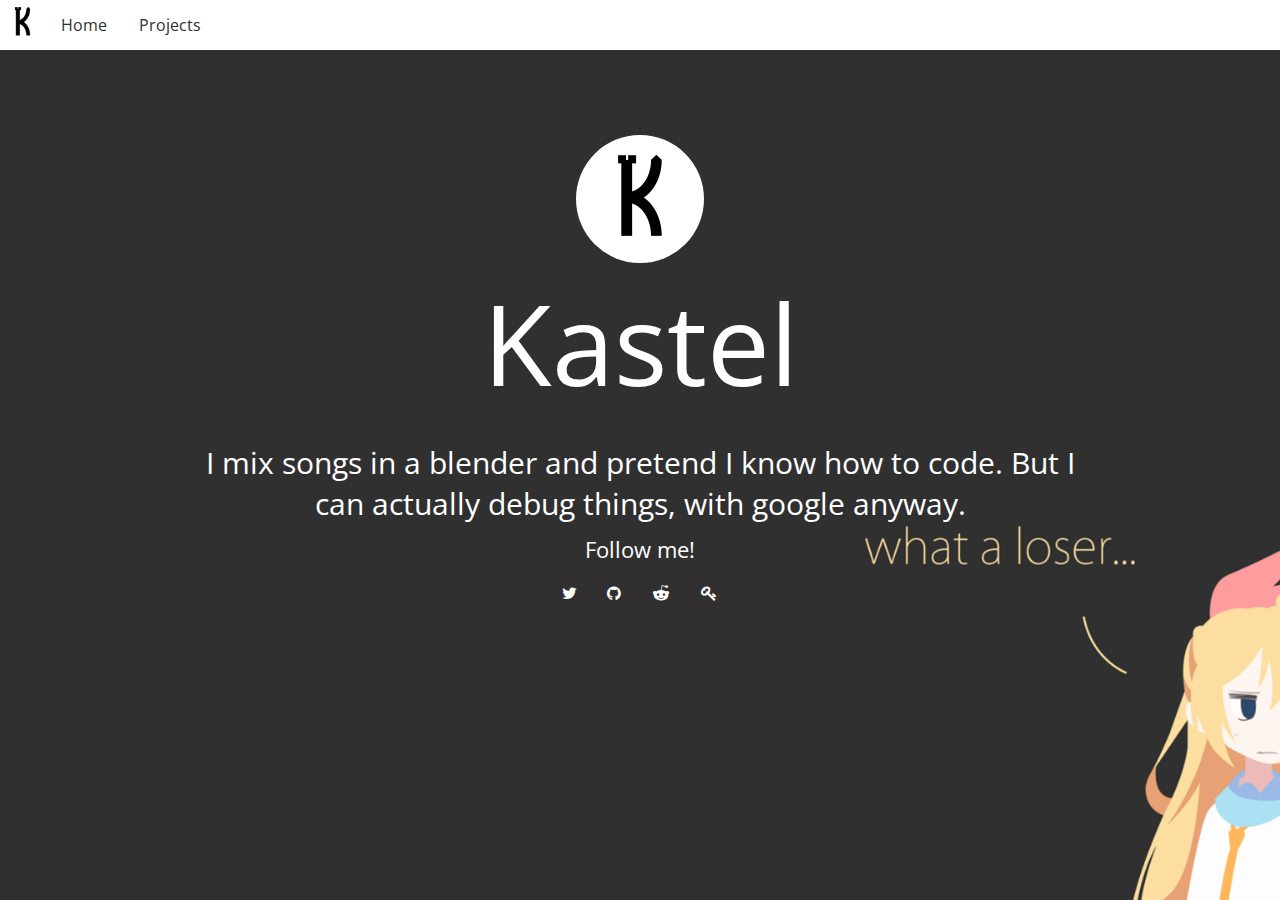
==== index.html @ cbb130db "Update index.html" ====
<html>

<title>Kastel</title>
<meta name="viewport" content="width=device-width, initial-scale=1.0">
<link rel="stylesheet" type="text/css" href="css/style.css">
<link href='http://fonts.googleapis.com/css?family=Open+Sans:300,600' rel='stylesheet' type='text/css'>
<link href='http://fonts.googleapis.com/css?family=Mr+Dafoe' rel='stylesheet' type='text/css'>
</head>

<body>
	<div class="nav">
		<ul>
			<li><img src="images/pp.png" width="45" height="45"></li>
			<li><a href="index.html">Home</a></li>
			<li><a href="projects.html">Projects</a></li>
		</ul>
	</div>

	<div class="wrap">
		<div class="content">
			<div class="logo">
				<div><img src="images/pp.png"></div>
				<a href="index.html"><h1>Kastel</h1></a>
			</div>
			<p>I mix songs in a blender and pretend I know how to code. But I can actually debug things, with google anyway.</p>
			<div class="footer-social-icons">
				<h4 class="_14">Follow me!</h4>
				<ul class="social-icons">
					<li>
						<a href="https://twitter.com/KastelOfficial" class="social-icon"> <i class="fa fa-twitter"></i></a>
					</li>
					<li>
						<a href="https://github.com/kastelofficial" class="social-icon"> <i class="fa fa-github"></i></a>
					</li>
					<li>
						<a href="https://www.reddit.com/user/c9_bae" class="social-icon"> <i class="fa fa-reddit-alien"></i></a>
					</li>
					<li>
						<a href="https://keybase.io/kastel" class="social-icon"> <i class="fa fa-key"></i></a>
					</li>
				</ul>
			</div>
		</div>
	</div>
</body>

</html>
---- css/style.css ----
@import url(http://fonts.googleapis.com/css?family=Lato);
@import url(https://cdnjs.cloudflare.com/ajax/libs/font-awesome/4.6.3/css/font-awesome.css);
/* reset */
html,body,div,span,applet,object,iframe,h1,h2,h3,h4,h5,h6,p,blockquote,pre,a,abbr,acronym,address,big,cite,code,del,dfn,em,img,ins,kbd,q,s,samp,small,strike,strong,sub,sup,tt,var,b,u,i,dl,dt,dd,ol,nav ul,nav li,fieldset,form,label,legend,table,caption,tbody,tfoot,thead,tr,th,td,article,aside,canvas,details,embed,figure,figcaption,footer,header,hgroup,menu,nav,output,ruby,section,summary,time,mark,audio,video{margin:0;padding:0;border:0;font-size:100%;font:inherit;vertical-align:baseline;}
article, aside, details, figcaption, figure,footer, header, hgroup, menu, nav, section {display: block;}
ol{list-style:none;margin:0px;padding:0px;}
blockquote,q{quotes:none;}
blockquote:before,blockquote:after,q:before,q:after{content:'';content:none;}
table{border-collapse:collapse;border-spacing:0;}

body {
 background: url(../images/background.png);
 background-position: center;
 background-repeat: repeat;
 background-size: cover;
	font-family: 'Open Sans', sans-serif;
}
.wrap
{
	width:70%;
	margin: 0 auto;
}
.content
{
	padding-top: 65px ;

	text-align: center;
}
.logo
{
	text-align: center;
	padding: 20 0px;
	display: block;
}

.nav ul {
    list-style-type: none;
    margin: 0;
    padding: 0;
    overflow: hidden;
    background-color: white;
}

.nav li {
    float: left;
}

.nav li a {
    display: block;
    color: #303030;
    text-align: center;
    padding: 14px 16px;
    text-decoration: none;
}

.nav li a:hover {
    background-color: #303030;
    color: white;
}

#protitle {
    text-align: center;
    color: white;
    font-size:6em;
}

#prosubtitle {
  text-align: center;
  color: white;
  font-size:2em;
}

.project img {
  display: block;
  margin: auto;
  margin-top: 2%;

}

.project p {
  text-align: center;
  margin-left: 30%;
  margin-right: 30%;
  color: white;
  margin-top: 1%;
}

.logo img {
  border-radius: 250px;
  width: 128px;
  height: 128px;
}
.logo a
{
	display: inline-block;
  text-decoration: none;
}
.logo a h1
{

font-size:7em;
color: #FFF;


}
.content p
{
	color: #fff;
	font-size: 30px;

	font-family: 'Open Sans', sans-serif;
}



a {
    text-decoration: none;
    color: #fff;
}
p > a:hover{
    color: #d9d9d9;
    text-decoration:  underline;
}
h1,
h2,
h3,
h4,
h5,
h6 {
    margin:  1% 0 1% 0;
}
._12 {
    font-size: 1.2em;
}
._14 {
    font-size: 1.4em;
    color: white;
    margin-top: 10px;
}
ul {
    padding:0;
    list-style: none;
}
.footer-social-icons {
    width: 350px;
    display:block;
    margin: 0 auto;
}
.social-icon {
    color: #fff;
}
ul.social-icons {
    margin-top: 10px;
}
.social-icons li {
    vertical-align: top;
    display: inline;
    height: 100px;
}
.social-icons a {
    color: #fff;
    text-decoration: none;
}

.fa-twitter {
    padding:10px 12px;
    -o-transition:.5s;
    -ms-transition:.5s;
    -moz-transition:.5s;
    -webkit-transition:.5s;
    transition: .5s;
    background-color: #322f30;
}
.fa-twitter:hover {
    background-color: #00aced;
}
8231;
}
.fa-youtube {
    padding:10px 14px;
    -o-transition:.5s;
    -ms-transition:.5s;
    -moz-transition:.5s;
    -webkit-transition:.5s;
    transition: .5s;
    background-color: #322f30;
}
.fa-youtube:hover {
    background-color: #e64a41;
}

.fa-github {
    padding:10px 14px;
    -o-transition:.5s;
    -ms-transition:.5s;
    -moz-transition:.5s;
    -webkit-transition:.5s;
    transition: .5s;
    background-color: #322f30;
}
.fa-github:hover {
    background-color: #f4bc42;
}

.fa-reddit-alien {
    padding:10px 14px;
    -o-transition:.5s;
    -ms-transition:.5s;
    -moz-transition:.5s;
    -webkit-transition:.5s;
    transition: .5s;
    background-color: #322f30;
}
.fa-reddit-alien:hover {
    background-color: #e64a41;
}

.fa-key {
    padding:10px 14px;
    -o-transition:.5s;
    -ms-transition:.5s;
    -moz-transition:.5s;
    -webkit-transition:.5s;
    transition: .5s;
    background-color: #322f30;
}
.fa-key:hover {
    background-color: #FF6F21;
}
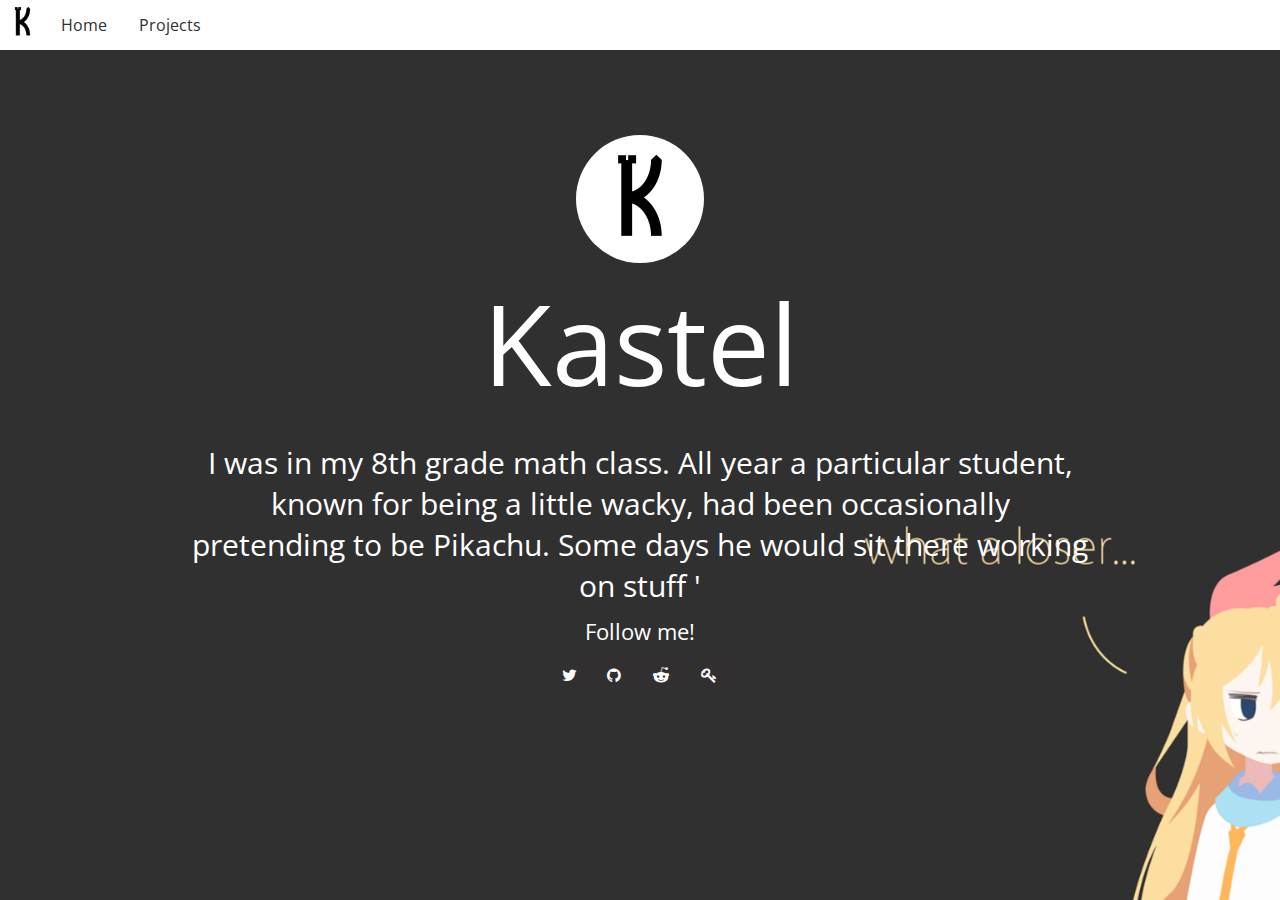
==== commit 7b023bd2: "Small changes" ====
--- a/index.html
+++ b/index.html
@@ -22,7 +22,7 @@
 				<div><img src="images/pp.png"></div>
 				<a href="index.html"><h1>Kastel</h1></a>
 			</div>
-			<p>I mix songs in a blender and pretend I know how to code. But I can actually debug things, with google anyway.</p>
+			<p>I was in my 8th grade math class. All year a particular student, known for being a little wacky, had been occasionally pretending to be Pikachu. Some days he would sit there working on stuff '</p>
 			<div class="footer-social-icons">
 				<h4 class="_14">Follow me!</h4>
 				<ul class="social-icons">
@@ -33,7 +33,7 @@
 						<a href="https://github.com/kastelofficial" class="social-icon"> <i class="fa fa-github"></i></a>
 					</li>
 					<li>
-						<a href="https://www.reddit.com/user/c9_bae" class="social-icon"> <i class="fa fa-reddit-alien"></i></a>
+						<a href="https://www.reddit.com/user/itskastel" class="social-icon"> <i class="fa fa-reddit-alien"></i></a>
 					</li>
 					<li>
 						<a href="https://keybase.io/kastel" class="social-icon"> <i class="fa fa-key"></i></a>
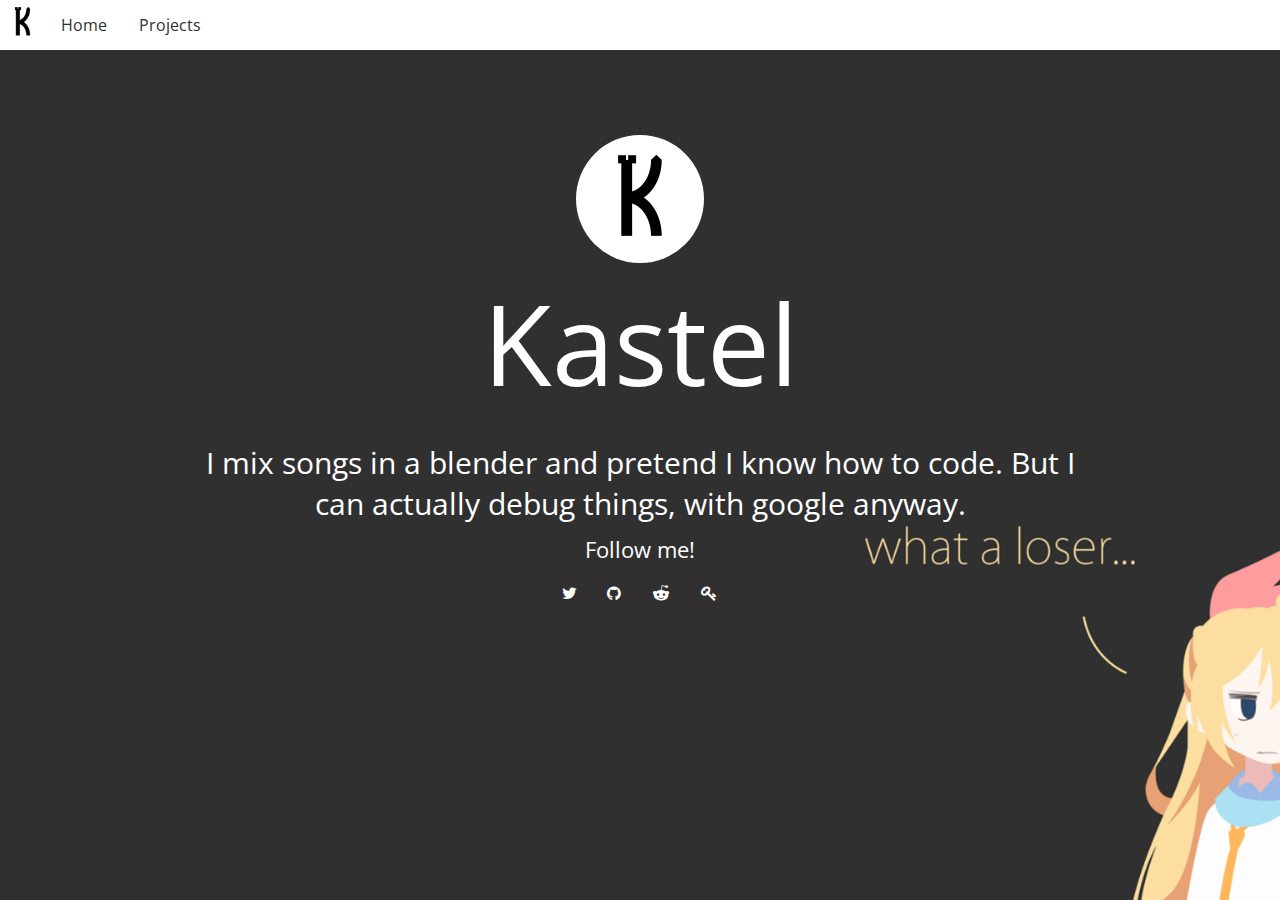
==== commit 21a786e7: "Fixed Description" ====
--- a/index.html
+++ b/index.html
@@ -22,7 +22,7 @@
 				<div><img src="images/pp.png"></div>
 				<a href="index.html"><h1>Kastel</h1></a>
 			</div>
-			<p>I was in my 8th grade math class. All year a particular student, known for being a little wacky, had been occasionally pretending to be Pikachu. Some days he would sit there working on stuff '</p>
+			<p>I mix songs in a blender and pretend I know how to code. But I can actually debug things, with google anyway.</p>
 			<div class="footer-social-icons">
 				<h4 class="_14">Follow me!</h4>
 				<ul class="social-icons">
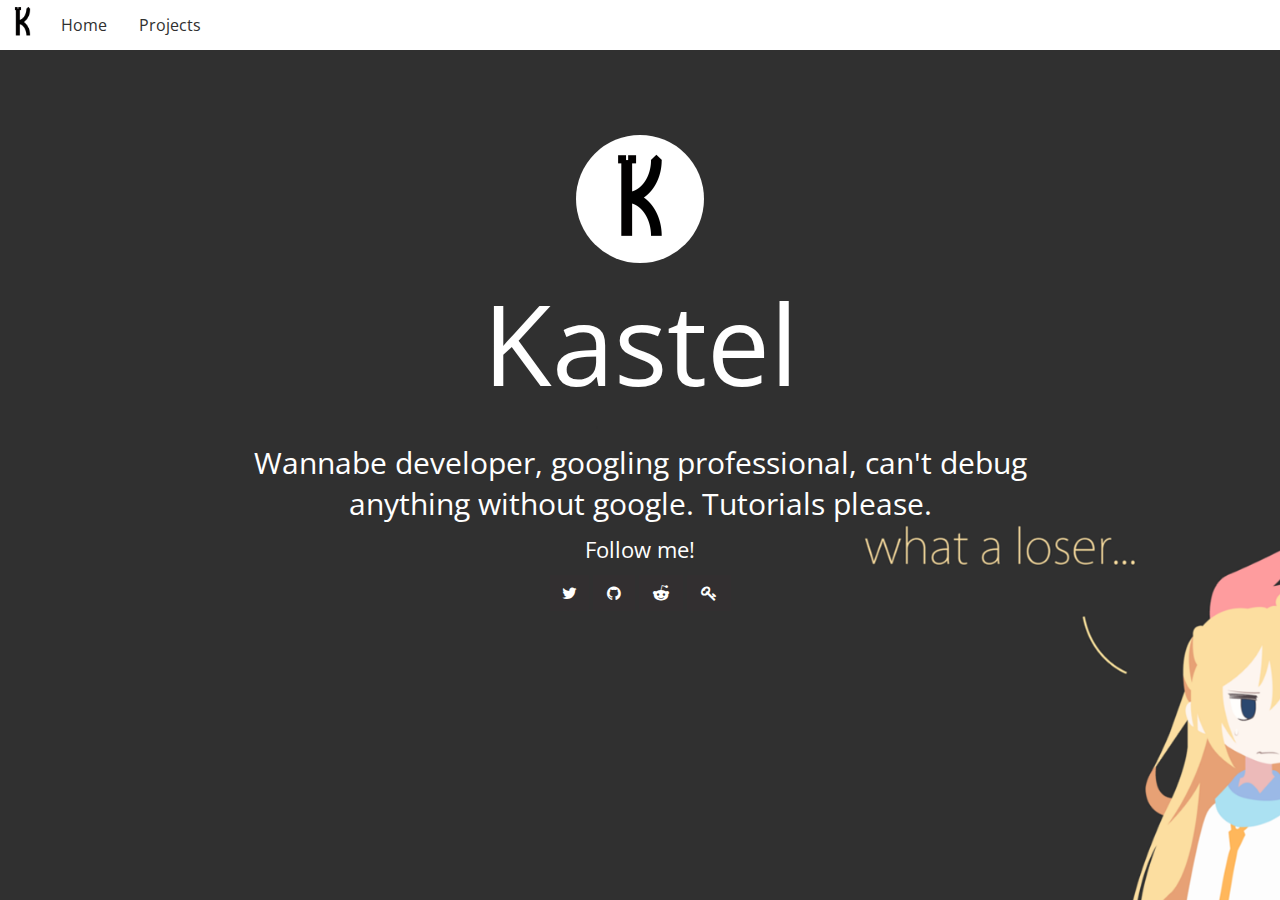
==== commit 92db10e7: "Revert "Update index.html"" ====
--- a/index.html
+++ b/index.html
@@ -22,7 +22,7 @@
 				<div><img src="images/pp.png"></div>
 				<a href="index.html"><h1>Kastel</h1></a>
 			</div>
-			<p>I mix songs in a blender and pretend I know how to code. But I can actually debug things, with google anyway.</p>
+			<p>Wannabe developer, googling professional, can't debug anything without google. Tutorials please.</p>
 			<div class="footer-social-icons">
 				<h4 class="_14">Follow me!</h4>
 				<ul class="social-icons">
@@ -33,7 +33,7 @@
 						<a href="https://github.com/kastelofficial" class="social-icon"> <i class="fa fa-github"></i></a>
 					</li>
 					<li>
-						<a href="https://www.reddit.com/user/itskastel" class="social-icon"> <i class="fa fa-reddit-alien"></i></a>
+						<a href="https://www.reddit.com/user/c9_bae" class="social-icon"> <i class="fa fa-reddit-alien"></i></a>
 					</li>
 					<li>
 						<a href="https://keybase.io/kastel" class="social-icon"> <i class="fa fa-key"></i></a>
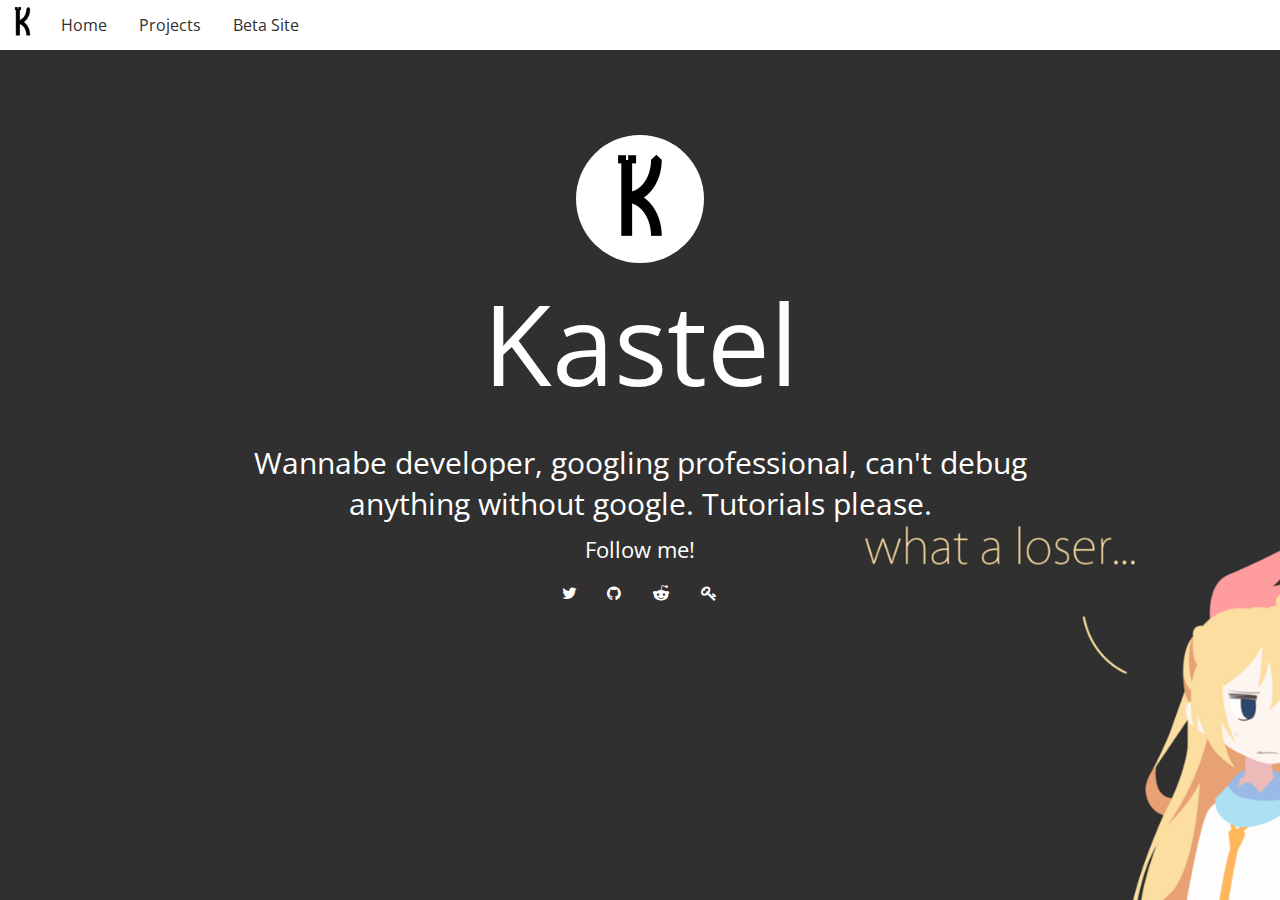
==== commit 875bfb11: "added link to beta page on main page" ====
--- a/index.html
+++ b/index.html
@@ -13,6 +13,7 @@
 			<li><img src="images/pp.png" width="45" height="45"></li>
 			<li><a href="index.html">Home</a></li>
 			<li><a href="projects.html">Projects</a></li>
+			<li><a href="beta.html">Beta Site</a></li>
 		</ul>
 	</div>
 
